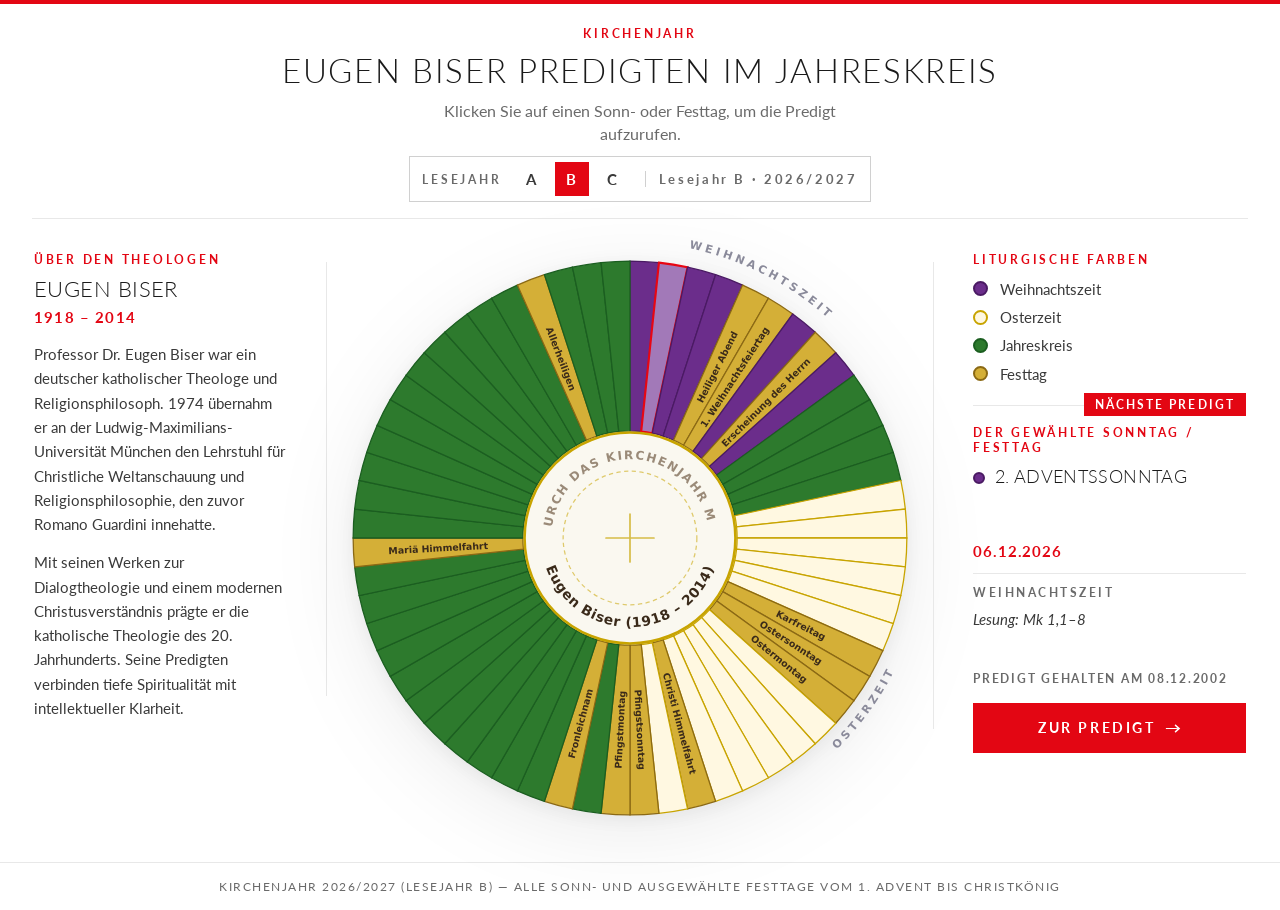
==== index.html @ d0dae59a "Initial commit: BiserSermons" ====
<!doctype html>
<html lang="de">
  <head>
    <meta charset="UTF-8" />
    <meta name="viewport" content="width=device-width, initial-scale=1.0" />
    <title>Kirchenjahresrad — Predigten</title>
    <meta
      name="description"
      content="Das katholische Kirchenjahr als interaktives Rad — Predigten von Eugen Biser und mehr."
    />
    <link rel="preconnect" href="https://fonts.googleapis.com" />
    <link rel="preconnect" href="https://fonts.gstatic.com" crossorigin />
    <link
      href="https://fonts.googleapis.com/css2?family=Lato:wght@300;400;700;900&display=swap"
      rel="stylesheet"
    />
    <link rel="stylesheet" href="style.css?v=100" />
  </head>
  <body>
    <span class="accent-strip" aria-hidden="true"></span>

    <main>
      <header>
        <span class="section-label">Kirchenjahr</span>
        <h1>Eugen Biser Predigten im Jahreskreis</h1>
        <p class="subtitle">
          Klicken Sie auf einen Sonn- oder Festtag, um die Predigt aufzurufen.
        </p>
        <div id="year-selector" aria-label="Lesejahr auswählen">
          <span class="year-selector-label">Lesejahr</span>
          <button class="year-btn active" data-year="A">A</button>
          <button class="year-btn" data-year="B">B</button>
          <button class="year-btn" data-year="C">C</button>
          <span id="year-label">2025/2026</span>
        </div>
      </header>

      <div class="main-layout">
        <aside class="left-col" aria-label="Über Eugen Biser">
          <div class="bio-box">
            <span class="section-label">Über den Theologen</span>
            <h2>Eugen Biser</h2>
            <p class="bio-lifespan">1918 – 2014</p>
            <p>
              Professor Dr. Eugen Biser war ein deutscher katholischer Theologe
              und Religionsphilosoph. 1974 übernahm er an der
              Ludwig-Maximilians-Universität München den Lehrstuhl für
              Christliche Weltanschauung und Religionsphilosophie, den zuvor
              Romano Guardini innehatte.
            </p>
            <p>
              Mit seinen Werken zur Dialogtheologie und einem modernen
              Christusverständnis prägte er die katholische Theologie des 20.
              Jahrhunderts. Seine Predigten verbinden tiefe Spiritualität mit
              intellektueller Klarheit.
            </p>
          </div>
        </aside>

        <div id="wheel-container"></div>

        <aside class="sidebar" aria-label="Legende und Informationen">
          <div class="legend-box">
            <span class="section-label">Liturgische Farben</span>
            <div id="legend"></div>
          </div>

          <div id="info-panel" aria-live="polite">
            <span class="ip-upcoming-badge" aria-hidden="true"
              >Nächste Predigt</span
            >
            <div class="ip-empty">
              <svg
                class="ip-empty-icon"
                viewBox="0 0 48 48"
                fill="none"
                aria-hidden="true"
              >
                <circle
                  cx="24"
                  cy="24"
                  r="20"
                  stroke="currentColor"
                  stroke-width="1.2"
                  opacity="0.5"
                />
                <circle
                  cx="24"
                  cy="24"
                  r="12"
                  stroke="currentColor"
                  stroke-width="1.2"
                  opacity="0.35"
                />
                <circle
                  cx="24"
                  cy="24"
                  r="4"
                  fill="currentColor"
                  opacity="0.25"
                />
                <line
                  x1="24"
                  y1="4"
                  x2="24"
                  y2="12"
                  stroke="currentColor"
                  stroke-width="1"
                  opacity="0.3"
                />
                <line
                  x1="24"
                  y1="36"
                  x2="24"
                  y2="44"
                  stroke="currentColor"
                  stroke-width="1"
                  opacity="0.3"
                />
                <line
                  x1="4"
                  y1="24"
                  x2="12"
                  y2="24"
                  stroke="currentColor"
                  stroke-width="1"
                  opacity="0.3"
                />
                <line
                  x1="36"
                  y1="24"
                  x2="44"
                  y2="24"
                  stroke="currentColor"
                  stroke-width="1"
                  opacity="0.3"
                />
              </svg>
              <span class="ip-empty-title">Sonntag / Festtag auswählen</span>
              <span class="ip-empty-hint"
                >Klicken Sie auf ein Segment im Rad</span
              >
            </div>
            <div class="ip-content">
              <span class="section-label">Der gewählte Sonntag / Festtag</span>
              <div class="ip-header">
                <span class="ip-color-dot"></span>
                <div>
                  <span class="ip-label">—</span>
                </div>
              </div>
              <span class="ip-date"></span>
              <span class="ip-season"></span>
              <span class="ip-lesung" style="visibility: hidden">&nbsp;</span>
              <span class="ip-predigt-date" style="visibility: hidden"
                >&nbsp;</span
              >
              <button id="info-predigt" type="button" class="no-url">
                Zur Predigt
              </button>
            </div>
          </div>
        </aside>
      </div>
    </main>

    <footer>
      <p id="footer-text">
        Kirchenjahr 2025/2026 (Lesejahr A) — Alle Sonn- und ausgewählte Festtage
        vom 1.&nbsp;Advent bis Christkönig
      </p>
    </footer>

    <div id="tooltip" role="tooltip" aria-hidden="true">
      <span class="tt-label"></span>
      <span class="tt-date"></span>
      <span class="tt-link">Predigt öffnen →</span>
    </div>

    <script src="data.js?v=100"></script>
    <script src="wheel.js?v=100"></script>
  </body>
</html>
---- style.css ----
/* ═══════════════════════════════════════════════════════════════════════════
   Kirchenjahresrad — style.css
   Design: Variante 4 — Stiftungs-Look (Rot/Weiß, Lato, Corporate-Clean)
   ═══════════════════════════════════════════════════════════════════════════ */

*, *::before, *::after { box-sizing: border-box; margin: 0; padding: 0; }

:root {
  --white:       #ffffff;
  --off-white:   #fafafa;
  --ink:         #1a1a1a;
  --ink-soft:    #3a3a3a;
  --ink-muted:   #6a6a6a;
  --ink-light:   #a0a0a0;
  --red:         #e30613;
  --red-dark:    #b5000d;
  --red-soft:    #fce8ea;
  --rule:        #e8e8e8;
  --rule-strong: #d0d0d0;

  --font-ui: 'Lato', -apple-system, BlinkMacSystemFont, 'Segoe UI', system-ui, sans-serif;

  --ease: cubic-bezier(0.22, 1, 0.36, 1);
  --transition: 220ms var(--ease);
}

html, body {
  height: 100%;
  color: var(--ink);
  font-family: var(--font-ui);
  font-weight: 400;
  -webkit-font-smoothing: antialiased;
  -moz-osx-font-smoothing: grayscale;
  text-rendering: optimizeLegibility;
  overflow-x: hidden;
}

body {
  display: flex;
  flex-direction: column;
  min-height: 100vh;
  background: var(--white);
  padding: 0 0 1rem;
  position: relative;
}

.accent-strip {
  position: fixed;
  top: 0;
  left: 0;
  right: 0;
  height: 4px;
  background: var(--red);
  z-index: 10;
}

main {
  display: flex;
  flex-direction: column;
  align-items: center;
  width: 100%;
  padding: 0 2rem;
}

.section-label {
  display: inline-block;
  font-family: var(--font-ui);
  font-size: 0.78rem;
  font-weight: 700;
  letter-spacing: 0.22em;
  text-transform: uppercase;
  color: var(--red);
  margin-bottom: 0.6rem;
}

/* ═══════════════════════════════════════════════════════════════════════
   Header
   ═══════════════════════════════════════════════════════════════════════ */
header {
  width: 100%;
  max-width: 1280px;
  padding: 1.4rem 1rem 1rem;
  text-align: center;
}

header h1 {
  font-family: var(--font-ui);
  font-size: clamp(1.5rem, 2.6vw, 2.1rem);
  font-weight: 300;
  letter-spacing: 0.05em;
  text-transform: uppercase;
  line-height: 1.2;
  color: var(--ink);
  margin: 0 auto 0.5rem;
  max-width: none;
}

header .subtitle {
  font-family: var(--font-ui);
  font-size: 1rem;
  font-weight: 400;
  color: var(--ink-muted);
  max-width: 52ch;
  margin: 0 auto 0.7rem;
  line-height: 1.45;
}

#year-selector {
  display: inline-flex;
  align-items: center;
  gap: 0.4rem;
  padding: 0.3rem 0.8rem;
  border: 1px solid var(--rule-strong);
}

.year-selector-label {
  font-family: var(--font-ui);
  font-size: 0.78rem;
  font-weight: 700;
  letter-spacing: 0.22em;
  text-transform: uppercase;
  color: var(--ink-muted);
  margin-right: 0.4rem;
}

.year-btn {
  width: 34px;
  height: 34px;
  border: 1px solid transparent;
  background: transparent;
  color: var(--ink-soft);
  font-family: var(--font-ui);
  font-size: 0.95rem;
  font-weight: 700;
  letter-spacing: 0.04em;
  cursor: pointer;
  transition: all var(--transition);
}

.year-btn:hover:not(:disabled):not(.active) {
  color: var(--red);
  border-color: var(--red);
}

.year-btn.active {
  background: var(--red);
  color: var(--white);
  cursor: default;
}

.year-btn:disabled {
  opacity: 0.35;
  cursor: not-allowed;
}

#year-label {
  font-family: var(--font-ui);
  font-size: 0.82rem;
  font-weight: 700;
  letter-spacing: 0.2em;
  color: var(--ink-muted);
  margin-left: 0.6rem;
  padding-left: 0.8rem;
  border-left: 1px solid var(--rule-strong);
}

/* ═══════════════════════════════════════════════════════════════════════
   Main Layout
   ═══════════════════════════════════════════════════════════════════════ */
.main-layout {
  display: flex;
  flex-direction: row;
  align-items: flex-start;
  justify-content: center;
  width: 100%;
  max-width: 1440px;
  border-top: 1px solid var(--rule);
  padding-top: 1.2rem;
}

.left-col, .sidebar { position: relative; }

.left-col::after,
.sidebar::before {
  content: "";
  position: absolute;
  top: 1.5rem;
  bottom: 1.5rem;
  width: 1px;
  background: var(--rule);
}

.left-col::after { right: -1.3rem; }
.sidebar::before { left: -1.3rem; }

.left-col {
  flex: 0 0 280px;
  width: 280px;
  padding: 0.6rem 1.2rem 0 0.5rem;
}

.bio-box { background: transparent; }

.bio-box h2 {
  font-family: var(--font-ui);
  font-size: 1.4rem;
  font-weight: 300;
  letter-spacing: 0.02em;
  text-transform: uppercase;
  color: var(--ink);
  margin-bottom: 0.3rem;
  line-height: 1.2;
}

.bio-box .bio-lifespan {
  font-family: var(--font-ui);
  font-size: 0.92rem;
  font-weight: 700;
  color: var(--red);
  letter-spacing: 0.08em;
  margin-bottom: 1rem;
}

.bio-box p:not(.bio-lifespan) {
  font-family: var(--font-ui);
  font-size: 0.95rem;
  line-height: 1.6;
  color: var(--ink-soft);
  font-weight: 400;
  margin-bottom: 0.85rem;
}

.bio-box p:last-child { margin-bottom: 0; }

/* ═══════════════════════════════════════════════════════════════════════
   Rad
   ═══════════════════════════════════════════════════════════════════════ */
#wheel-container {
  flex: 0 0 auto;
  display: flex;
  align-items: center;
  justify-content: center;
  padding: 0 1.5rem;
  position: relative;
}

.wheel-svg {
  width: min(600px, 90vw, calc(100vh - 300px));
  height: min(600px, 90vw, calc(100vh - 300px));
  filter:
    drop-shadow(0 4px 10px rgba(0, 0, 0, 0.06))
    drop-shadow(0 16px 40px rgba(0, 0, 0, 0.08));
  display: block;
}

.slice {
  cursor: pointer;
  transition: transform 250ms var(--ease), filter 250ms var(--ease),
              stroke 180ms var(--ease), stroke-width 180ms var(--ease);
  outline: none;
  transform-origin: center;
}

.slice.hovered {
  transform: scale(1.02);
  filter: brightness(1.05) saturate(1.1);
  stroke: var(--red) !important;
  stroke-width: 2 !important;
}

.slice.active {
  stroke: var(--red) !important;
  stroke-width: 2.5 !important;
  filter: brightness(1.02);
}

.slice:focus-visible {
  stroke: var(--red) !important;
  stroke-width: 3 !important;
}

.center-decoration { pointer-events: none; }

/* ═══════════════════════════════════════════════════════════════════════
   Rechte Seitenleiste
   ═══════════════════════════════════════════════════════════════════════ */
.sidebar {
  flex: 0 0 300px;
  width: 300px;
  display: flex;
  flex-direction: column;
  gap: 1.4rem;
  padding: 0.6rem 0.5rem 0 1.2rem;
}

.legend-box { background: transparent; }

#legend {
  display: flex;
  flex-direction: column;
  gap: 0.65rem;
  margin-top: 0.2rem;
}

.legend-item {
  display: flex;
  align-items: center;
  gap: 0.75rem;
  font-family: var(--font-ui);
  font-size: 0.95rem;
  color: var(--ink-soft);
  font-weight: 400;
}

.legend-dot {
  width: 15px;
  height: 15px;
  border-radius: 50%;
  flex-shrink: 0;
}

/* ═══════════════════════════════════════════════════════════════════════
   Info-Panel
   ═══════════════════════════════════════════════════════════════════════ */
#info-panel {
  position: relative;
  padding: 1.2rem 0 0;
  border-top: 1px solid var(--rule);
  display: flex;
  flex-direction: column;
  width: 100%;
  min-width: 0;
}

.ip-upcoming-badge {
  display: none;
  position: absolute;
  top: -0.8rem;
  right: 0;
  padding: 0.3rem 0.7rem;
  background: var(--red);
  color: var(--white);
  font-family: var(--font-ui);
  font-size: 0.72rem;
  font-weight: 700;
  letter-spacing: 0.18em;
  text-transform: uppercase;
}

#info-panel.visible.is-upcoming .ip-upcoming-badge {
  display: inline-block;
}

.ip-empty {
  display: flex;
  flex-direction: column;
  align-items: center;
  justify-content: center;
  gap: 0.4rem;
  color: var(--red);
  text-align: center;
  padding: 1.5rem 0.5rem;
}

.ip-empty-icon {
  width: 44px;
  height: 44px;
  opacity: 0.5;
  color: var(--red);
  margin-bottom: 0.3rem;
}

.ip-empty-title {
  font-family: var(--font-ui);
  font-size: 1.05rem;
  font-weight: 300;
  letter-spacing: 0.08em;
  text-transform: uppercase;
  color: var(--ink);
}

.ip-empty-hint {
  font-family: var(--font-ui);
  font-size: 0.85rem;
  color: var(--ink-muted);
  margin-top: 0.5rem;
}

#info-panel.visible .ip-empty { display: none; }

.ip-content {
  display: none;
  flex-direction: column;
  flex: 1;
  animation: ip-fade-in 260ms var(--ease);
}

@keyframes ip-fade-in {
  from { opacity: 0; transform: translateY(4px); }
  to   { opacity: 1; transform: translateY(0); }
}

#info-panel.visible .ip-content { display: flex; }

.ip-header {
  display: flex;
  align-items: flex-start;
  gap: 0.6rem;
  margin-bottom: 0.4rem;
  min-width: 0;
}

.ip-header > div {
  flex: 1 1 auto;
  min-width: 0;
}

.ip-color-dot {
  width: 12px;
  height: 12px;
  border-radius: 50%;
  flex-shrink: 0;
  margin-top: 7px;
}

.ip-label {
  font-family: var(--font-ui);
  font-size: 1.15rem;
  font-weight: 300;
  letter-spacing: 0.02em;
  text-transform: uppercase;
  line-height: 1.2;
  color: var(--ink);
  display: -webkit-box;
  -webkit-box-orient: vertical;
  -webkit-line-clamp: 3;
  overflow: hidden;
  overflow-wrap: break-word;
  word-wrap: break-word;
  hyphens: auto;
  /* Always reserve (and cap at) exactly 3 lines — ensures constant panel
     height regardless of Sunday-name length. Worst case:
     "ERSCHEINUNG DES HERRN (HEILIGE DREI KÖNIGE)" */
  height: calc(1.15rem * 1.2 * 3);
}

.ip-date {
  display: block;
  font-family: var(--font-ui);
  font-size: 0.92rem;
  font-weight: 700;
  color: var(--red);
  letter-spacing: 0.06em;
  margin-top: 0.3rem;
}

.ip-season {
  display: block;
  font-family: var(--font-ui);
  font-size: 0.78rem;
  color: var(--ink-muted);
  text-transform: uppercase;
  letter-spacing: 0.2em;
  font-weight: 700;
  margin-top: 0.8rem;
  padding-top: 0.7rem;
  border-top: 1px solid var(--rule);
}

.ip-lesung {
  display: -webkit-box;
  -webkit-box-orient: vertical;
  -webkit-line-clamp: 2;
  overflow: hidden;
  font-family: var(--font-ui);
  font-size: 0.95rem;
  color: var(--ink-soft);
  font-style: italic;
  font-weight: 400;
  line-height: 1.5;
  margin-top: 0.5rem;
  margin-bottom: 0.7rem;
  /* Always exactly 2 lines (hidden or visible) — constant panel height. */
  height: calc(0.95rem * 1.5 * 2);
}

.ip-predigt-date {
  display: block;
  font-family: var(--font-ui);
  font-size: 0.78rem;
  color: var(--ink-muted);
  font-weight: 700;
  letter-spacing: 0.14em;
  text-transform: uppercase;
  margin-top: 0.3rem;
  margin-bottom: 1rem;
  line-height: 1.4;
  /* Always exactly 1 line — constant panel height. */
  height: calc(0.78rem * 1.4);
  white-space: nowrap;
  overflow: hidden;
  text-overflow: ellipsis;
}

#info-predigt {
  display: inline-flex;
  align-items: center;
  justify-content: center;
  gap: 0.6rem;
  width: 100%;
  height: 50px;
  margin-top: auto;
  border: none;
  border-radius: 0;
  padding: 0 1.1rem;
  font-family: var(--font-ui);
  font-size: 0.9rem;
  font-weight: 700;
  line-height: 1;
  letter-spacing: 0.18em;
  text-transform: uppercase;
  cursor: pointer;
  /* Keine background-Transition hier: Klassenwechsel (.no-url) würde sonst
     nur den Hintergrund weich über 220ms interpolieren, während color,
     border, font-size und text instant springen — das erzeugte den vom
     Nutzer gemeldeten "zweistufigen" Eindruck (altes Rot bleibt sichtbar
     während der neue graue Text schon da ist). State-Wechsel muss instant
     in einem Frame passieren. Hover-Delta (rot → rot-dark) ist klein genug,
     um ohne Transition natürlich zu wirken. */
  background: var(--red);
  color: var(--white);
  position: relative;
}

#info-predigt:not(.no-url)::after {
  content: "→";
  font-size: 1rem;
  letter-spacing: 0;
  transition: transform var(--transition);
}

#info-predigt:not(.no-url):hover { background: var(--red-dark); }
#info-predigt:not(.no-url):hover::after { transform: translateX(4px); }

#info-predigt.no-url {
  background: transparent;
  color: var(--ink-light);
  border: 1px solid var(--rule-strong);
  cursor: not-allowed;
  font-size: 0.75rem;
  letter-spacing: 0.1em;
  white-space: nowrap;
  overflow: hidden;
  text-overflow: ellipsis;
}

/* ═══════════════════════════════════════════════════════════════════════
   Tooltip
   ═══════════════════════════════════════════════════════════════════════ */
#tooltip {
  position: fixed;
  z-index: 1000;
  pointer-events: none;
  background: var(--white);
  color: var(--ink);
  border: 1px solid var(--rule-strong);
  border-top: 3px solid var(--red);
  border-radius: 0;
  padding: 0.75rem 1rem;
  font-family: var(--font-ui);
  font-size: 0.9rem;
  max-width: 260px;
  box-shadow: 0 8px 24px rgba(0, 0, 0, 0.12);
  opacity: 0;
  transform: translateY(4px);
  transition: opacity 180ms var(--ease), transform 180ms var(--ease);
  line-height: 1.4;
}

#tooltip.visible {
  opacity: 1;
  transform: translateY(0);
}

.tt-label {
  display: block;
  font-weight: 700;
  font-size: 0.95rem;
  letter-spacing: 0.02em;
  color: var(--ink);
  margin-bottom: 0.25rem;
  line-height: 1.3;
}

.tt-date {
  display: block;
  font-size: 0.82rem;
  font-weight: 400;
  color: var(--ink-muted);
  letter-spacing: 0.04em;
}

.tt-link {
  display: none;
  margin-top: 0.4rem;
  padding-top: 0.4rem;
  border-top: 1px solid var(--rule);
  font-size: 0.75rem;
  font-weight: 700;
  color: var(--red);
  letter-spacing: 0.14em;
  text-transform: uppercase;
}

/* ═══════════════════════════════════════════════════════════════════════
   Footer
   ═══════════════════════════════════════════════════════════════════════ */
footer {
  width: 100%;
  max-width: 1280px;
  margin: 1.5rem auto 0;
  padding: 1rem 2rem 0;
  text-align: center;
  border-top: 1px solid var(--rule);
}

footer p {
  font-family: var(--font-ui);
  font-size: 0.78rem;
  color: var(--ink-muted);
  letter-spacing: 0.12em;
  text-transform: uppercase;
  font-weight: 400;
}

@media (prefers-reduced-motion: reduce) {
  .slice, #info-predigt, #tooltip, .ip-content { transition: none; animation: none; }
}

/* ═══════════════════════════════════════════════════════════════════════
   Responsive
   ═══════════════════════════════════════════════════════════════════════ */
@media (max-width: 1180px) {
  .main-layout {
    flex-wrap: wrap;
    gap: 1.5rem;
    max-width: 1020px;
  }
  .left-col {
    order: 3;
    flex: 0 0 auto;
    width: 100%;
    max-width: 600px;
    padding: 1.2rem 0 0;
    border-top: 1px solid var(--rule);
  }
  .left-col::after, .sidebar::before { display: none; }
}

@media (max-width: 1020px) {
  main { padding: 0 1.25rem; }
  header { padding: 1.5rem 0.5rem 1.2rem; }
  .main-layout {
    flex-direction: column;
    align-items: center;
    padding-top: 1rem;
  }
  .sidebar {
    width: 100%;
    max-width: 600px;
    flex-direction: row;
    flex-wrap: wrap;
    gap: 1rem;
    padding: 0;
  }
  .legend-box, #info-panel {
    flex: 1 1 calc(50% - 0.5rem);
    min-width: 0;
  }
  #wheel-container { padding: 0; width: 100%; }
}

@media (max-width: 680px) {
  main { padding: 0 1rem; }
  .sidebar {
    flex-direction: column;
    width: 100%;
    max-width: 100%;
  }
  .legend-box, #info-panel {
    width: 100%;
    flex: none;
  }
  .left-col { width: 100%; max-width: 100%; }
  header h1 {
    font-size: clamp(1.2rem, 5.5vw, 1.8rem);
    letter-spacing: 0.03em;
  }
  header .subtitle { font-size: 0.82rem; }
  #year-selector {
    flex-wrap: wrap;
    justify-content: center;
    padding: 0.4rem 0.6rem;
    gap: 0.3rem;
  }
  .year-selector-label { margin-right: 0.2rem; }
  #year-label {
    margin-left: 0.3rem;
    padding-left: 0.6rem;
    font-size: 0.68rem;
    letter-spacing: 0.14em;
  }
  .bio-box h2 { font-size: 1.2rem; }
  .ip-label { font-size: 1rem; letter-spacing: 0.01em; }
  .ip-upcoming-badge {
    top: -0.6rem;
    font-size: 0.58rem;
    letter-spacing: 0.14em;
  }
  footer { padding: 1rem 1rem 0; }
  footer p { letter-spacing: 0.08em; font-size: 0.66rem; }
}

@media (max-width: 400px) {
  main { padding: 0 0.75rem; }
  #year-selector { width: 100%; }
  .year-selector-label { flex-basis: 100%; text-align: center; margin: 0 0 0.2rem; }
  #year-label {
    border-left: none;
    padding-left: 0;
    margin-left: 0;
    flex-basis: 100%;
    text-align: center;
    margin-top: 0.3rem;
  }
}
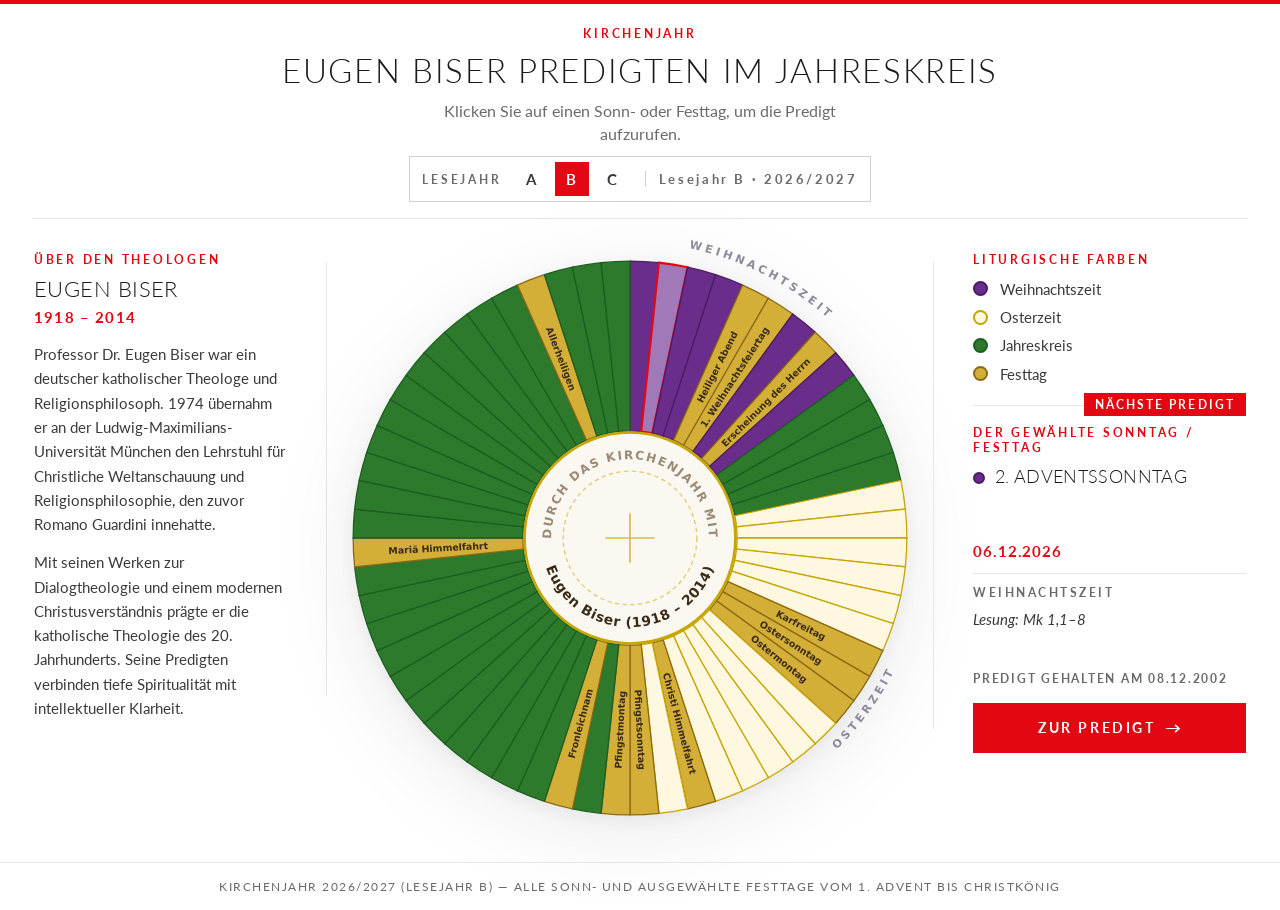
==== commit bfa0b148: "Fix mobile tooltip scroll bug, auto-scroll info panel, remove Predigt öffnen" ====
--- a/index.html
+++ b/index.html
@@ -174,7 +174,6 @@
     <div id="tooltip" role="tooltip" aria-hidden="true">
       <span class="tt-label"></span>
       <span class="tt-date"></span>
-      <span class="tt-link">Predigt öffnen →</span>
     </div>
 
     <script src="data.js?v=100"></script>
--- a/style.css
+++ b/style.css
@@ -600,17 +600,6 @@
   letter-spacing: 0.04em;
 }
 
-.tt-link {
-  display: none;
-  margin-top: 0.4rem;
-  padding-top: 0.4rem;
-  border-top: 1px solid var(--rule);
-  font-size: 0.75rem;
-  font-weight: 700;
-  color: var(--red);
-  letter-spacing: 0.14em;
-  text-transform: uppercase;
-}
 
 /* ═══════════════════════════════════════════════════════════════════════
    Footer
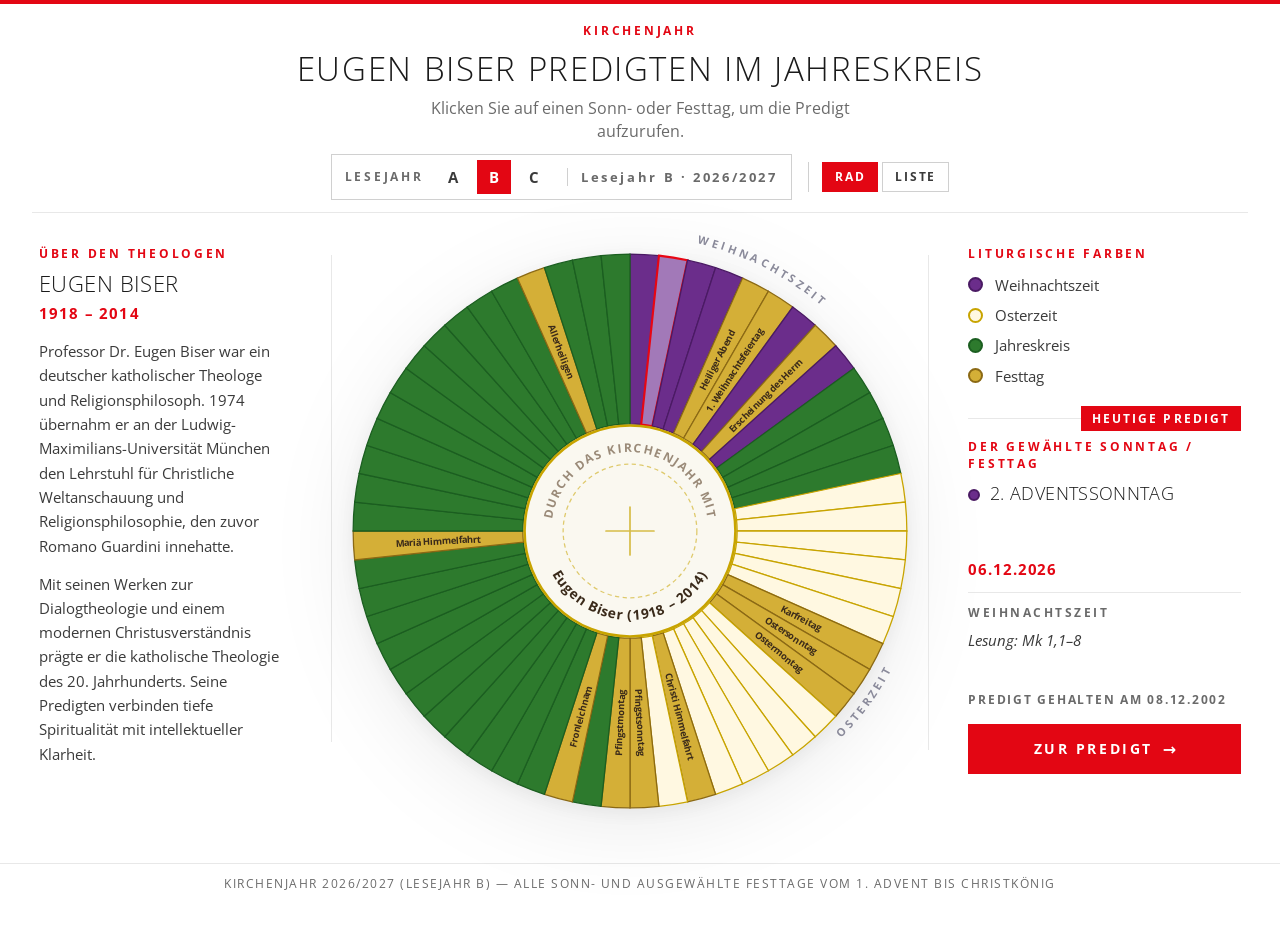
==== commit 165940bf: "compleate listViewLogic and DSGVO and Impressum" ====
--- a/index.html
+++ b/index.html
@@ -8,13 +8,7 @@
       name="description"
       content="Das katholische Kirchenjahr als interaktives Rad — Predigten von Eugen Biser und mehr."
     />
-    <link rel="preconnect" href="https://fonts.googleapis.com" />
-    <link rel="preconnect" href="https://fonts.gstatic.com" crossorigin />
-    <link
-      href="https://fonts.googleapis.com/css2?family=Lato:wght@300;400;700;900&display=swap"
-      rel="stylesheet"
-    />
-    <link rel="stylesheet" href="style.css?v=100" />
+    <link rel="stylesheet" href="style.css?v=109" />
   </head>
   <body>
     <span class="accent-strip" aria-hidden="true"></span>
@@ -32,6 +26,10 @@
           <button class="year-btn" data-year="B">B</button>
           <button class="year-btn" data-year="C">C</button>
           <span id="year-label">2025/2026</span>
+        </div>
+        <div id="view-toggle" role="radiogroup" aria-label="Ansicht">
+          <button class="vt-btn active" data-view="wheel" role="radio" aria-checked="true">Rad</button>
+          <button class="vt-btn" data-view="list" role="radio" aria-checked="false">Liste</button>
         </div>
       </header>
 
@@ -151,10 +149,8 @@
               </div>
               <span class="ip-date"></span>
               <span class="ip-season"></span>
-              <span class="ip-lesung" style="visibility: hidden">&nbsp;</span>
-              <span class="ip-predigt-date" style="visibility: hidden"
-                >&nbsp;</span
-              >
+              <span class="ip-lesung">&nbsp;</span>
+              <span class="ip-predigt-date">&nbsp;</span>
               <button id="info-predigt" type="button" class="no-url">
                 Zur Predigt
               </button>
@@ -169,6 +165,10 @@
         Kirchenjahr 2025/2026 (Lesejahr A) — Alle Sonn- und ausgewählte Festtage
         vom 1.&nbsp;Advent bis Christkönig
       </p>
+      <p class="footer-links">
+        <a href="impressum.html">Impressum</a> ·
+        <a href="datenschutz.html">Datenschutz</a>
+      </p>
     </footer>
 
     <div id="tooltip" role="tooltip" aria-hidden="true">
@@ -176,7 +176,7 @@
       <span class="tt-date"></span>
     </div>
 
-    <script src="data.js?v=100"></script>
-    <script src="wheel.js?v=100"></script>
+    <script src="data.js?v=109"></script>
+    <script src="wheel.js?v=109"></script>
   </body>
 </html>
--- a/style.css
+++ b/style.css
@@ -1,7 +1,37 @@
 /* ═══════════════════════════════════════════════════════════════════════════
    Kirchenjahresrad — style.css
-   Design: Variante 4 — Stiftungs-Look (Rot/Weiß, Lato, Corporate-Clean)
+   Design: Variante 4 — Stiftungs-Look (Rot/Weiß, Open Sans, Corporate-Clean)
    ═══════════════════════════════════════════════════════════════════════════ */
+
+/* ── Schrift: Open Sans lokal gehostet (SIL OFL, siehe fonts/OFL.txt) ──── */
+@font-face {
+  font-family: 'Open Sans';
+  font-style: normal;
+  font-weight: 300;
+  font-display: swap;
+  src: url('fonts/open-sans-300.woff2') format('woff2');
+}
+@font-face {
+  font-family: 'Open Sans';
+  font-style: normal;
+  font-weight: 400;
+  font-display: swap;
+  src: url('fonts/open-sans-400.woff2') format('woff2');
+}
+@font-face {
+  font-family: 'Open Sans';
+  font-style: italic;
+  font-weight: 400;
+  font-display: swap;
+  src: url('fonts/open-sans-400-italic.woff2') format('woff2');
+}
+@font-face {
+  font-family: 'Open Sans';
+  font-style: normal;
+  font-weight: 700;
+  font-display: swap;
+  src: url('fonts/open-sans-700.woff2') format('woff2');
+}
 
 *, *::before, *::after { box-sizing: border-box; margin: 0; padding: 0; }
 
@@ -18,7 +48,7 @@
   --rule:        #e8e8e8;
   --rule-strong: #d0d0d0;
 
-  --font-ui: 'Lato', -apple-system, BlinkMacSystemFont, 'Segoe UI', system-ui, sans-serif;
+  --font-ui: 'Open Sans', -apple-system, BlinkMacSystemFont, 'Segoe UI', system-ui, sans-serif;
 
   --ease: cubic-bezier(0.22, 1, 0.36, 1);
   --transition: 220ms var(--ease);
@@ -79,7 +109,9 @@
 header {
   width: 100%;
   max-width: 1280px;
-  padding: 1.4rem 1rem 1rem;
+  /* Vertikale Paddings skalieren mit Viewport-Höhe — auf kurzen Laptops (900px)
+     bleibt mehr Platz fürs Rad; auf größeren Monitoren bekommt der Header Luft. */
+  padding: clamp(0.9rem, 2vh, 2rem) 1rem clamp(0.6rem, 1.4vh, 1.4rem);
   text-align: center;
 }
 
@@ -175,7 +207,11 @@
   width: 100%;
   max-width: 1440px;
   border-top: 1px solid var(--rule);
-  padding-top: 1.2rem;
+  /* Vertikale Atmung: mit vh skalieren, damit kurze Viewports (MacBook 900px)
+     das Rad nicht ins Abschneiden zwingen. */
+  padding-top: clamp(0.8rem, 2vh, 2.2rem);
+  padding-bottom: clamp(0.8rem, 2vh, 2rem);
+  gap: clamp(0rem, 1.5vw, 1.2rem);
 }
 
 .left-col, .sidebar { position: relative; }
@@ -245,13 +281,19 @@
 }
 
 .wheel-svg {
-  width: min(600px, 90vw, calc(100vh - 300px));
-  height: min(600px, 90vw, calc(100vh - 300px));
+  /* Rad hat Priorität beim Schrumpfen: erst wenn weder 600px noch 92vw noch
+     100vh-240px ausreichen, wird es kleiner. Paddings/Gaps der Nachbarn
+     (clamp()) werden vorher reduziert. */
+  width: min(600px, 92vw, calc(100vh - 240px));
+  height: min(600px, 92vw, calc(100vh - 240px));
   filter:
     drop-shadow(0 4px 10px rgba(0, 0, 0, 0.06))
     drop-shadow(0 16px 40px rgba(0, 0, 0, 0.08));
   display: block;
 }
+
+/* SVG-Texte in Open Sans, konsistent mit der restlichen UI. */
+.wheel-svg text { font-family: var(--font-ui); }
 
 .slice {
   cursor: pointer;
@@ -289,7 +331,7 @@
   width: 300px;
   display: flex;
   flex-direction: column;
-  gap: 1.4rem;
+  gap: clamp(1.4rem, 2.5vw, 2.4rem);
   padding: 0.6rem 0.5rem 0 1.2rem;
 }
 
@@ -468,6 +510,7 @@
 }
 
 .ip-lesung {
+  visibility: hidden;
   display: -webkit-box;
   -webkit-box-orient: vertical;
   -webkit-line-clamp: 2;
@@ -485,6 +528,7 @@
 }
 
 .ip-predigt-date {
+  visibility: hidden;
   display: block;
   font-family: var(--font-ui);
   font-size: 0.78rem;
@@ -607,8 +651,8 @@
 footer {
   width: 100%;
   max-width: 1280px;
-  margin: 1.5rem auto 0;
-  padding: 1rem 2rem 0;
+  margin: clamp(0.6rem, 1.5vh, 1.5rem) auto 0;
+  padding: clamp(0.6rem, 1.2vh, 1rem) 2rem 0;
   text-align: center;
   border-top: 1px solid var(--rule);
 }
@@ -624,6 +668,414 @@
 
 @media (prefers-reduced-motion: reduce) {
   .slice, #info-predigt, #tooltip, .ip-content { transition: none; animation: none; }
+}
+
+/* ═══════════════════════════════════════════════════════════════════════
+   Info-Seiten (Impressum / Datenschutz)
+   ═══════════════════════════════════════════════════════════════════════ */
+.info-page main { padding: 0 1.5rem; }
+
+.info-content {
+  width: 100%;
+  max-width: 720px;
+  margin: 0 auto;
+  padding: clamp(1rem, 2vh, 2rem) 0 clamp(2rem, 4vh, 3rem);
+  font-family: var(--font-ui);
+  color: var(--ink);
+  line-height: 1.6;
+}
+
+.info-content section { margin-bottom: 2rem; }
+.info-content section:last-child { margin-bottom: 0; }
+
+.info-content h2 {
+  font-family: var(--font-ui);
+  font-size: 0.78rem;
+  font-weight: 700;
+  letter-spacing: 0.22em;
+  text-transform: uppercase;
+  color: var(--red);
+  margin-bottom: 0.7rem;
+  padding-bottom: 0.4rem;
+  border-bottom: 1px solid var(--rule);
+}
+
+.info-content p {
+  font-size: 0.95rem;
+  color: var(--ink-soft);
+  margin-bottom: 0.7rem;
+}
+
+.info-content p:last-child { margin-bottom: 0; }
+
+.info-content a {
+  color: var(--red);
+  text-decoration: none;
+  border-bottom: 1px solid var(--red-soft);
+  transition: border-color var(--transition);
+}
+
+.info-content a:hover,
+.info-content a:focus-visible {
+  border-bottom-color: var(--red);
+  outline: none;
+}
+
+.info-content ul {
+  list-style: none;
+  padding: 0;
+  margin-bottom: 0.7rem;
+}
+
+.info-content ul li {
+  font-size: 0.95rem;
+  color: var(--ink-soft);
+  padding: 0.15rem 0 0.15rem 1.2rem;
+  position: relative;
+}
+
+.info-content ul li::before {
+  content: '—';
+  position: absolute;
+  left: 0;
+  color: var(--red);
+  font-weight: 700;
+}
+
+.info-content .info-meta {
+  font-size: 0.78rem;
+  color: var(--ink-muted);
+  letter-spacing: 0.08em;
+  text-transform: uppercase;
+  margin-top: 1.5rem;
+}
+
+.back-link {
+  display: inline-block;
+  margin-top: 0.6rem;
+  font-family: var(--font-ui);
+  font-size: 0.78rem;
+  font-weight: 700;
+  letter-spacing: 0.22em;
+  text-transform: uppercase;
+  color: var(--ink-muted);
+  text-decoration: none;
+  transition: color var(--transition);
+}
+
+.back-link:hover,
+.back-link:focus-visible {
+  color: var(--red);
+  outline: none;
+}
+
+/* Footer-Links auf allen Seiten */
+footer p a {
+  color: var(--ink-muted);
+  text-decoration: none;
+  transition: color var(--transition);
+}
+
+footer p a:hover,
+footer p a:focus-visible {
+  color: var(--red);
+  outline: none;
+}
+
+footer .footer-links {
+  margin-top: 0.3rem;
+}
+
+/* ═══════════════════════════════════════════════════════════════════════
+   View Toggle (Tablet) + Swipe-Liste (Mobile/Tablet)
+   ═══════════════════════════════════════════════════════════════════════ */
+#view-toggle {
+  display: none;
+  margin-left: 0.8rem;
+  padding-left: 0.8rem;
+  border-left: 1px solid var(--rule-strong);
+  gap: 0.25rem;
+}
+
+.vt-btn {
+  height: 30px;
+  padding: 0 0.75rem;
+  border: 1px solid var(--rule-strong);
+  background: transparent;
+  color: var(--ink-soft);
+  font-family: var(--font-ui);
+  font-size: 0.78rem;
+  font-weight: 700;
+  letter-spacing: 0.14em;
+  text-transform: uppercase;
+  cursor: pointer;
+  transition: all var(--transition);
+}
+
+.vt-btn:hover:not(.active) {
+  color: var(--red);
+  border-color: var(--red);
+}
+
+.vt-btn.active {
+  background: var(--red);
+  color: var(--white);
+  border-color: var(--red);
+  cursor: default;
+}
+
+/* Rad/Liste Visibility gesteuert über body[data-view] */
+body[data-view="list"] .wheel-svg { display: none; }
+body[data-view="wheel"] .swipe-list { display: none; }
+
+.swipe-list {
+  --sl-card-h: clamp(72px, 12dvh, 96px);
+  --sl-gap: 8px;
+  --sl-visible: 4;
+  width: 100%;
+  max-width: 520px;
+  height: calc(var(--sl-card-h) * var(--sl-visible) + var(--sl-gap) * (var(--sl-visible) - 1) + 16px);
+  overflow-y: auto;
+  scroll-snap-type: y mandatory;
+  overscroll-behavior: contain;
+  -webkit-overflow-scrolling: touch;
+  border-top: 1px solid var(--rule);
+  border-bottom: 1px solid var(--rule);
+  padding: 8px 0;
+  position: relative;
+}
+
+/* Desktop: Liste zeigt 6 Karten → ähnliche Höhe wie das Rad (~600px),
+   damit die Mittelspalte beim Umschalten nicht in der Höhe kollabiert. */
+@media (min-width: 1181px) {
+  /* View-unabhängiger Slot: identische Breite/Höhe für Rad und Liste.
+     Maße entsprechen denen der Wheel-SVG, damit sich die Spalten beim
+     View-Wechsel nicht um ~80px verschieben. */
+  #wheel-container {
+    width: min(600px, 92vw, calc(100vh - 240px));
+    height: min(600px, 92vw, calc(100vh - 240px));
+    padding: 0;
+  }
+
+  /* Rad und Liste koexistieren im Slot, absolut positioniert,
+     so daß Wechsel via Opacity statt Display funktioniert. */
+  .wheel-svg,
+  .swipe-list {
+    position: absolute;
+    inset: 0;
+    width: 100%;
+    height: 100%;
+    max-width: none;
+    transition: opacity 220ms var(--ease);
+  }
+
+  .swipe-list { --sl-visible: 6; }
+
+  /* Weicher Fade zwischen Rad und Liste (overridet die globalen
+     display: none Regeln oben). */
+  body[data-view="list"] .wheel-svg {
+    display: block;
+    opacity: 0;
+    pointer-events: none;
+  }
+  body[data-view="wheel"] .swipe-list {
+    display: block;
+    opacity: 0;
+    pointer-events: none;
+  }
+}
+
+.swipe-list::before,
+.swipe-list::after {
+  content: "";
+  position: sticky;
+  display: block;
+  left: 0;
+  right: 0;
+  height: 20px;
+  pointer-events: none;
+  z-index: 2;
+}
+.swipe-list::before {
+  top: 0;
+  background: linear-gradient(to bottom, var(--white), rgba(255,255,255,0));
+  margin-bottom: -20px;
+}
+.swipe-list::after {
+  bottom: 0;
+  background: linear-gradient(to top, var(--white), rgba(255,255,255,0));
+  margin-top: -20px;
+}
+
+.swipe-list-track {
+  list-style: none;
+  display: flex;
+  flex-direction: column;
+  gap: var(--sl-gap);
+  margin: 0;
+  padding: 0;
+}
+
+.sl-card {
+  position: relative;
+  display: flex;
+  align-items: center;
+  gap: 0.75rem;
+  height: var(--sl-card-h);
+  padding: 0.6rem 0.9rem 0.6rem 1rem;
+  background: var(--off-white);
+  border: 1px solid var(--rule);
+  cursor: pointer;
+  scroll-snap-align: center;
+  scroll-snap-stop: always;
+  transition: background var(--transition), border-color var(--transition);
+  outline: none;
+}
+
+.sl-card:hover:not(.active) {
+  border-color: var(--rule-strong);
+  background: var(--white);
+}
+
+.sl-card:focus-visible {
+  border-color: var(--red);
+  box-shadow: 0 0 0 2px var(--red-soft);
+}
+
+.sl-card.active {
+  border-color: var(--red);
+  background: var(--white);
+}
+
+.sl-accent {
+  flex: 0 0 4px;
+  align-self: stretch;
+  border-radius: 0;
+}
+
+.sl-card.sl-christmas .sl-accent { background: #6B2D8B; }
+.sl-card.sl-easter    .sl-accent { background: #C8A400; }
+.sl-card.sl-ordinary  .sl-accent { background: #2D7A2D; }
+.sl-card.sl-festtag   .sl-accent { background: #D4AF37; }
+
+.sl-body {
+  flex: 1 1 auto;
+  min-width: 0;
+  display: flex;
+  flex-direction: column;
+  gap: 0.15rem;
+}
+
+.sl-date {
+  font-family: var(--font-ui);
+  font-size: 0.78rem;
+  font-weight: 700;
+  color: var(--red);
+  letter-spacing: 0.1em;
+}
+
+.sl-label {
+  font-family: var(--font-ui);
+  font-size: 0.98rem;
+  font-weight: 400;
+  color: var(--ink);
+  letter-spacing: 0.01em;
+  line-height: 1.25;
+  white-space: nowrap;
+  overflow: hidden;
+  text-overflow: ellipsis;
+}
+
+.sl-meta {
+  font-family: var(--font-ui);
+  font-size: 0.72rem;
+  font-weight: 700;
+  color: var(--ink-muted);
+  text-transform: uppercase;
+  letter-spacing: 0.14em;
+  white-space: nowrap;
+  overflow: hidden;
+  text-overflow: ellipsis;
+}
+
+.sl-sermon-dot {
+  flex: 0 0 8px;
+  width: 8px;
+  height: 8px;
+  border-radius: 50%;
+  background: var(--red);
+  align-self: center;
+}
+
+.sl-card.no-sermon .sl-sermon-dot {
+  background: transparent;
+  border: 1px solid var(--rule-strong);
+}
+
+/* ─── List-Modus auf Tablet/Phone: feste Reihenfolge (Liste → Info → Legende → Bio)
+   Auf Desktop (>1180px) behält die Liste das 3-Spalten-Layout wie das Rad. */
+@media (max-width: 1180px) {
+  body[data-view="list"] #wheel-container {
+    padding: 1rem 0;
+    width: 100%;
+  }
+  body[data-view="list"] .main-layout {
+    flex-direction: column;
+    flex-wrap: nowrap;
+    align-items: center;
+    max-width: 640px;
+    /* Großzügige Abstände zwischen Liste, Info-Panel, Legende, Bio — skalieren runter ab ~480px Breite */
+    gap: clamp(1.4rem, 5vw, 3rem);
+    padding-top: clamp(1.5rem, 4vw, 3rem);
+    padding-bottom: clamp(1.5rem, 4vw, 3rem);
+  }
+  body[data-view="list"] .sidebar {
+    gap: clamp(1.4rem, 5vw, 3rem);
+  }
+  body[data-view="list"] #wheel-container {
+    order: 1;
+    flex: 0 0 auto;
+  }
+  body[data-view="list"] .sidebar {
+    order: 2;
+    width: 100%;
+    max-width: none;
+    flex: 0 0 auto;
+    flex-direction: column;
+    flex-wrap: nowrap;
+    gap: 1rem;
+    padding: 0;
+  }
+  body[data-view="list"] .sidebar #info-panel {
+    order: 1;
+    flex: 0 0 auto;
+    width: 100%;
+    min-height: 0;
+  }
+  body[data-view="list"] .sidebar .legend-box {
+    order: 2;
+    flex: 0 0 auto;
+    width: 100%;
+  }
+  body[data-view="list"] .left-col {
+    order: 3;
+    width: 100%;
+    max-width: none;
+    flex: 0 0 auto;
+    border-top: 1px solid var(--rule);
+    padding: 1.2rem 0 0;
+  }
+  /* Column-Divider werden bereits vom allgemeinen 1180px-Block unten
+     (.left-col::after, .sidebar::before) ausgeblendet. */
+}
+
+/* Tablet & Desktop: Toggle sichtbar (Phone: nur Liste, kein Toggle) */
+@media (min-width: 681px) {
+  #view-toggle { display: inline-flex; }
+}
+
+@media (prefers-reduced-motion: reduce) {
+  .vt-btn, .sl-card { transition: none; }
 }
 
 /* ═══════════════════════════════════════════════════════════════════════
@@ -679,6 +1131,12 @@
   .legend-box, #info-panel {
     width: 100%;
     flex: none;
+  }
+  #info-panel { order: -1; }
+  #tooltip { display: none !important; }
+  .wheel-svg {
+    width: min(500px, 84vw, calc(100dvh - 360px));
+    height: min(500px, 84vw, calc(100dvh - 360px));
   }
   .left-col { width: 100%; max-width: 100%; }
   header h1 {
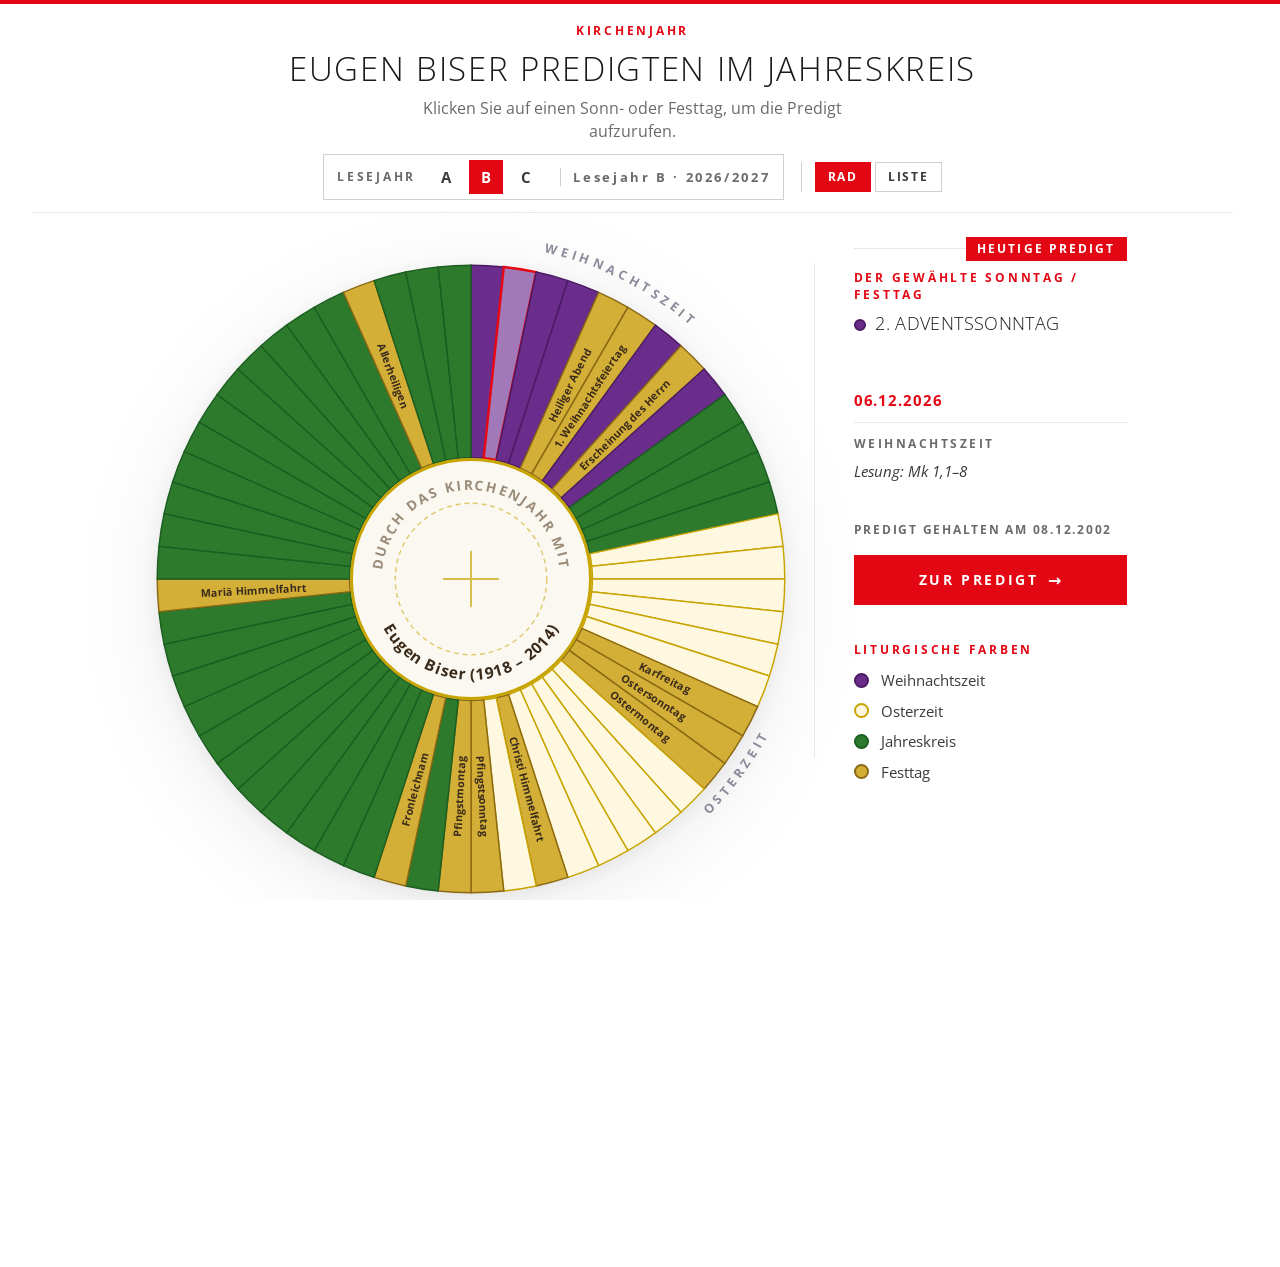
==== commit ac240b77: "align TabletView Listl" ====
--- a/index.html
+++ b/index.html
@@ -8,7 +8,7 @@
       name="description"
       content="Das katholische Kirchenjahr als interaktives Rad — Predigten von Eugen Biser und mehr."
     />
-    <link rel="stylesheet" href="style.css?v=109" />
+    <link rel="stylesheet" href="style.css?v=111" />
   </head>
   <body>
     <span class="accent-strip" aria-hidden="true"></span>
@@ -176,7 +176,7 @@
       <span class="tt-date"></span>
     </div>
 
-    <script src="data.js?v=109"></script>
-    <script src="wheel.js?v=109"></script>
+    <script src="data.js?v=110"></script>
+    <script src="wheel.js?v=110"></script>
   </body>
 </html>
--- a/style.css
+++ b/style.css
@@ -64,6 +64,8 @@
   text-rendering: optimizeLegibility;
   overflow-x: hidden;
 }
+
+body { scrollbar-gutter: stable; }
 
 body {
   display: flex;
@@ -335,6 +337,12 @@
   padding: 0.6rem 0.5rem 0 1.2rem;
 }
 
+/* Info-Panel zuoberst, Legende darunter — verhindert UI-Verschiebung
+   beim Toggle Rad↔Liste, wenn die Legende im List-View ausgeblendet wird.
+   Das Info-Panel bleibt dadurch stets an derselben Y-Position. */
+.sidebar #info-panel { order: 1; }
+.sidebar .legend-box { order: 2; }
+
 .legend-box { background: transparent; }
 
 #legend {
@@ -644,6 +652,12 @@
   letter-spacing: 0.04em;
 }
 
+/* Touch-Geräte (Tablet/Phone): Tooltip unterdrücken — ohne verlässliches
+   mouseleave bleibt er sonst nach einem Tap hängen und verdeckt Inhalte. */
+@media (hover: none) {
+  #tooltip { display: none !important; }
+}
+
 
 /* ═══════════════════════════════════════════════════════════════════════
    Footer
@@ -827,6 +841,9 @@
 /* Rad/Liste Visibility gesteuert über body[data-view] */
 body[data-view="list"] .wheel-svg { display: none; }
 body[data-view="wheel"] .swipe-list { display: none; }
+/* Farblegende nur in der Rad-Ansicht sinnvoll — Listenansicht zeigt Farben
+   bereits per Farbpunkt/Akzent an den Karten, daher hier ausblenden. */
+body[data-view="list"] .legend-box { display: none; }
 
 .swipe-list {
   --sl-card-h: clamp(72px, 12dvh, 96px);
@@ -1092,10 +1109,74 @@
     flex: 0 0 auto;
     width: 100%;
     max-width: 600px;
+    margin-right: auto;
     padding: 1.2rem 0 0;
     border-top: 1px solid var(--rule);
   }
   .left-col::after, .sidebar::before { display: none; }
+  /* Info-Panel-Label in der 300px-Sidebar: kleinere Schrift und engeres
+     Tracking, damit längere Namen wie "FEST DER HEILIGEN FAMILIE" sauber
+     in max. 3 Zeilen passen, statt visuell abgeschnitten zu werden. */
+  .ip-label {
+    font-size: 1rem;
+    letter-spacing: 0.01em;
+    height: calc(1rem * 1.2 * 3);
+  }
+}
+
+/* Tablet-Landscape (nur wagerecht): Rad- und Listenansicht teilen dasselbe
+   zweispaltige Layout — Hauptspalte (Rad oder Liste) links, Sidebar (Info +
+   Legende) rechts dauerhaft sichtbar, Bio wrapt darunter. Keine Layout-
+   Verschiebung beim Toggle zwischen Rad und Liste. Range bis 1366px deckt
+   iPad Air/Pro, Samsung Tab S, Surface etc. — muss nach den allgemeinen
+   (max-width: 1180px)-Regeln stehen, damit es sie überschreibt. Senkrechte
+   Tablets bleiben beim Single-Column-Layout (siehe max-width: 1180 oben
+   für list, und max-width: 1020 unten für allgemein). */
+@media (min-width: 1021px) and (max-width: 1366px) and (orientation: landscape) {
+  body[data-view="wheel"] .main-layout,
+  body[data-view="list"] .main-layout {
+    flex-direction: row;
+    flex-wrap: wrap;
+    align-items: flex-start;
+    max-width: min(1200px, 100%);
+    gap: clamp(1rem, 2vw, 1.5rem);
+    padding-top: clamp(1rem, 2vw, 2rem);
+    padding-bottom: clamp(1rem, 2vw, 2rem);
+  }
+  /* Container-Slot ist Größen-bestimmend (Rad und Liste liegen darin absolut
+     positioniert, siehe @media (min-width: 1181px) oben). Wir vergrößern den
+     Slot bei Tablet-Landscape, damit das Rad von 600 auf bis zu 680 px wächst. */
+  body[data-view="wheel"] #wheel-container,
+  body[data-view="list"] #wheel-container {
+    flex: 0 0 auto;
+    order: 1;
+    width:  min(680px, 92vw, calc(100vh - 220px));
+    height: min(680px, 92vw, calc(100vh - 220px));
+    padding: 0;
+  }
+  body[data-view="wheel"] .sidebar,
+  body[data-view="list"] .sidebar {
+    flex: 0 0 300px;
+    order: 2;
+    width: 300px;
+    max-width: 300px;
+    flex-direction: column;
+    flex-wrap: nowrap;
+    gap: clamp(1.4rem, 2.5vw, 2.4rem);
+    padding: 0.6rem 0.5rem 0 1.2rem;
+  }
+  body[data-view="wheel"] .sidebar #info-panel,
+  body[data-view="list"] .sidebar #info-panel { order: 1; }
+  body[data-view="wheel"] .sidebar .legend-box,
+  body[data-view="list"] .sidebar .legend-box { order: 2; }
+  body[data-view="wheel"] .left-col,
+  body[data-view="list"] .left-col {
+    order: 3;
+    flex: 0 0 100%;
+    width: 100%;
+    max-width: none;
+    margin: 0;
+  }
 }
 
 @media (max-width: 1020px) {
@@ -1106,23 +1187,27 @@
     align-items: center;
     padding-top: 1rem;
   }
+  /* Senkrecht: Bio zentriert (overridet margin-right: auto aus der
+     Landscape-Wrap-Regel bei max-width:1180). */
+  .left-col { margin: 0 auto; }
+  /* Senkrecht: Liturgische Farben raus — Farben werden bereits im Rad
+     und an den Listenkarten angezeigt, die Zweit-Legende wirkt hier unruhig. */
+  .legend-box { display: none; }
   .sidebar {
     width: 100%;
     max-width: 600px;
-    flex-direction: row;
-    flex-wrap: wrap;
     gap: 1rem;
     padding: 0;
   }
-  .legend-box, #info-panel {
-    flex: 1 1 calc(50% - 0.5rem);
-    min-width: 0;
-  }
+  #info-panel { width: 100%; }
   #wheel-container { padding: 0; width: 100%; }
 }
 
 @media (max-width: 680px) {
   main { padding: 0 1rem; }
+  .swipe-list { --sl-visible: 3; }
+  body[data-view="list"] .main-layout { padding-top: 1.1rem; }
+  body[data-view="list"] #wheel-container { padding: 0.6rem 0; }
   .sidebar {
     flex-direction: column;
     width: 100%;
@@ -1181,3 +1266,7 @@
     margin-top: 0.3rem;
   }
 }
+
+@media (max-width: 375px) {
+  header .subtitle { display: none; }
+}
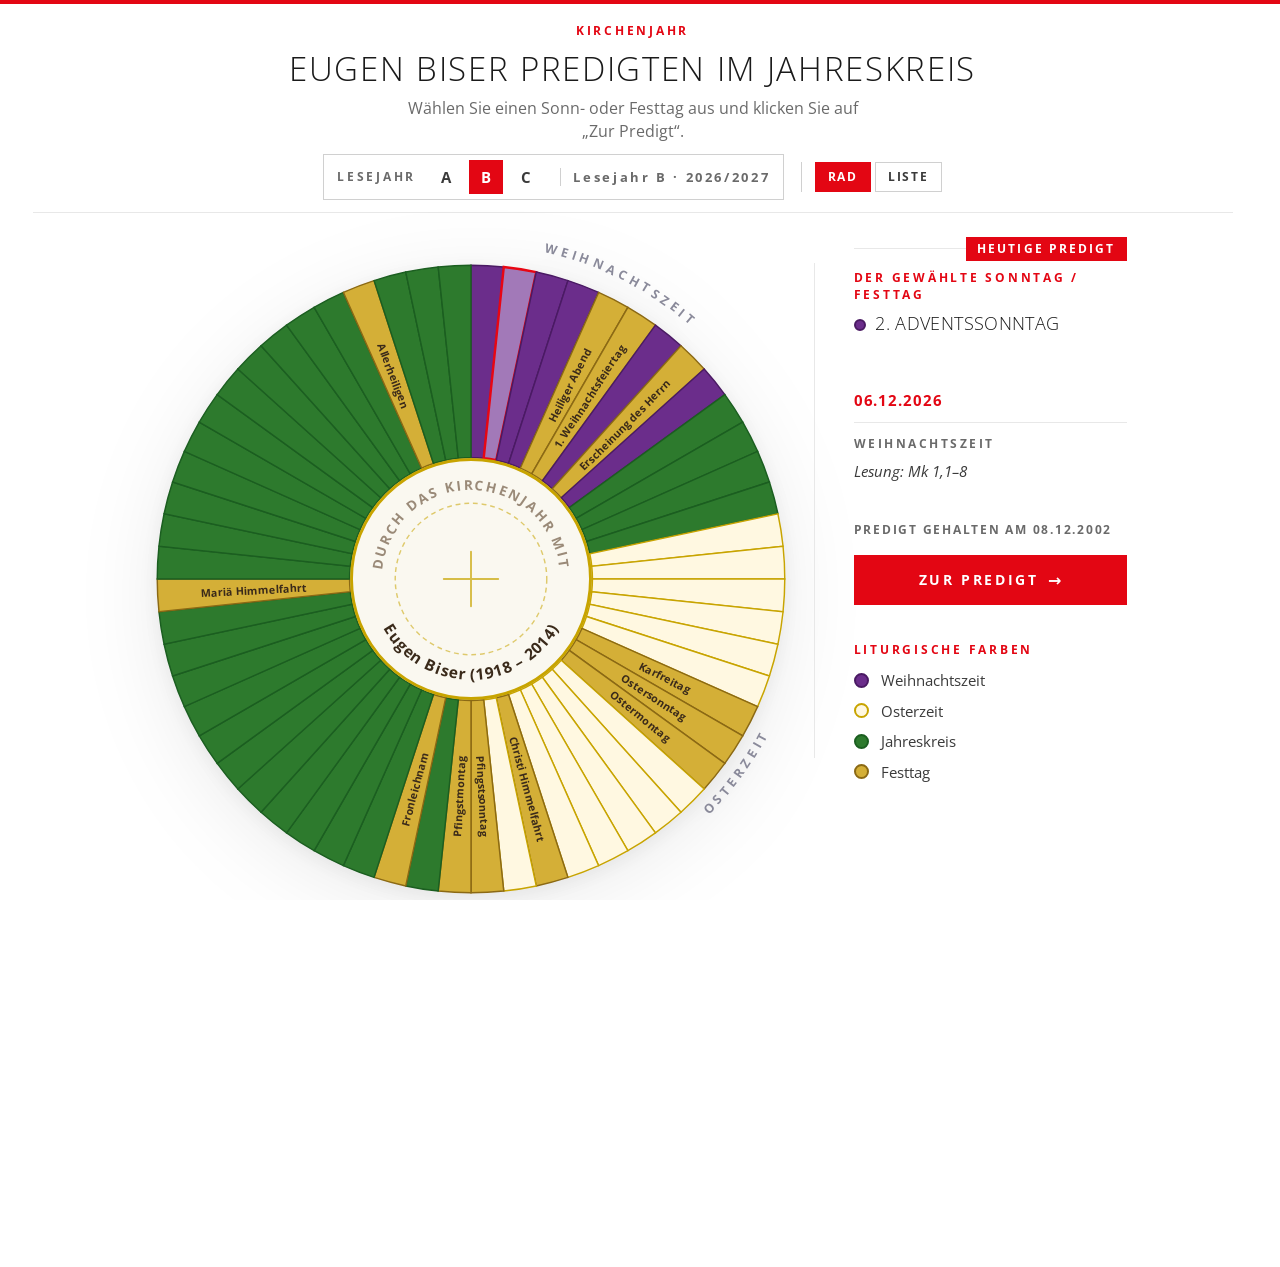
==== commit b6fd4b29: "Refine empty-state hints for wheel and list mode" ====
--- a/index.html
+++ b/index.html
@@ -8,7 +8,7 @@
       name="description"
       content="Das katholische Kirchenjahr als interaktives Rad — Predigten von Eugen Biser und mehr."
     />
-    <link rel="stylesheet" href="style.css?v=111" />
+    <link rel="stylesheet" href="style.css?v=113" />
   </head>
   <body>
     <span class="accent-strip" aria-hidden="true"></span>
@@ -18,7 +18,7 @@
         <span class="section-label">Kirchenjahr</span>
         <h1>Eugen Biser Predigten im Jahreskreis</h1>
         <p class="subtitle">
-          Klicken Sie auf einen Sonn- oder Festtag, um die Predigt aufzurufen.
+          Wählen Sie einen Sonn- oder Festtag aus und klicken Sie auf „Zur Predigt“.
         </p>
         <div id="year-selector" aria-label="Lesejahr auswählen">
           <span class="year-selector-label">Lesejahr</span>
@@ -135,8 +135,11 @@
                 />
               </svg>
               <span class="ip-empty-title">Sonntag / Festtag auswählen</span>
-              <span class="ip-empty-hint"
-                >Klicken Sie auf ein Segment im Rad</span
+              <span class="ip-empty-hint ip-hint-wheel"
+                >Wählen Sie ein Segment im Rad aus</span
+              >
+              <span class="ip-empty-hint ip-hint-list"
+                >Wählen Sie einen Eintrag aus der Liste</span
               >
             </div>
             <div class="ip-content">
--- a/style.css
+++ b/style.css
@@ -435,6 +435,10 @@
   color: var(--ink-muted);
   margin-top: 0.5rem;
 }
+
+/* Hint wechselt je nach aktivem View */
+body[data-view="wheel"] .ip-hint-list,
+body[data-view="list"]  .ip-hint-wheel { display: none; }
 
 #info-panel.visible .ip-empty { display: none; }
 
@@ -1154,6 +1158,10 @@
     height: min(680px, 92vw, calc(100vh - 220px));
     padding: 0;
   }
+  /* Liste oben bündig mit dem Info-Panel — #wheel-container hat sonst
+     align-items: center für das Rad, was die (kürzere) Liste vertikal
+     in den Slot zentriert und ~80 px nach unten schiebt. */
+  body[data-view="list"] #wheel-container { align-items: flex-start; }
   body[data-view="wheel"] .sidebar,
   body[data-view="list"] .sidebar {
     flex: 0 0 300px;
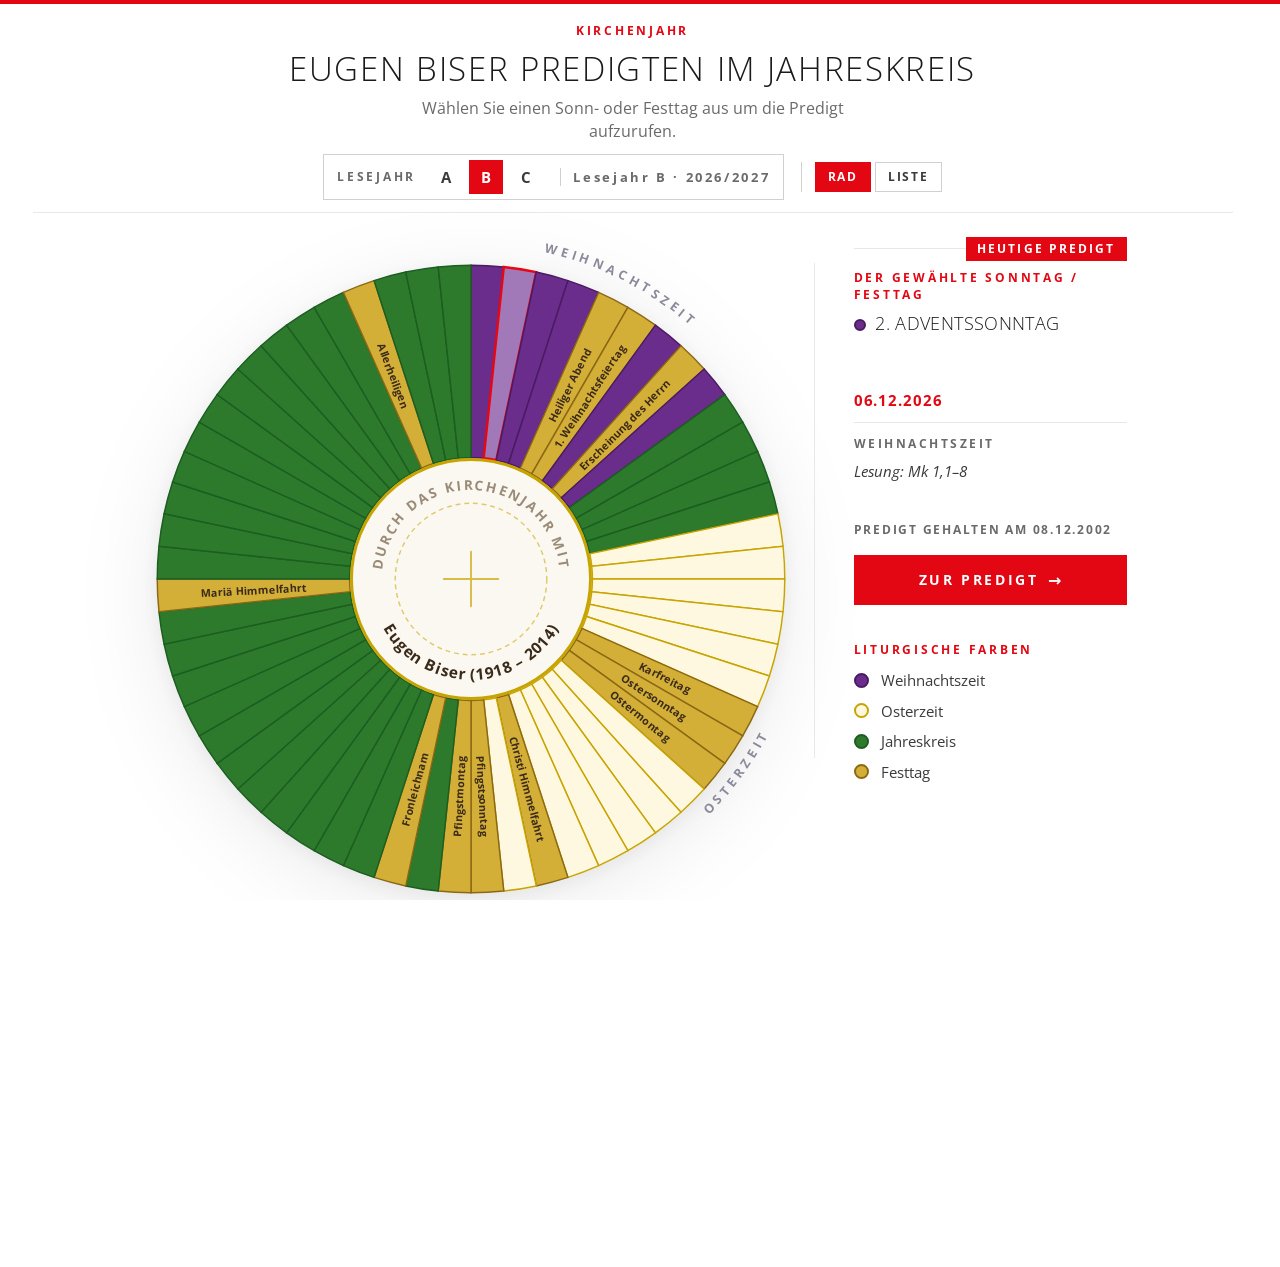
==== commit 09dab739: "changed subtitle" ====
--- a/index.html
+++ b/index.html
@@ -18,7 +18,7 @@
         <span class="section-label">Kirchenjahr</span>
         <h1>Eugen Biser Predigten im Jahreskreis</h1>
         <p class="subtitle">
-          Wählen Sie einen Sonn- oder Festtag aus und klicken Sie auf „Zur Predigt“.
+          Wählen Sie einen Sonn- oder Festtag aus um die Predigt aufzurufen.
         </p>
         <div id="year-selector" aria-label="Lesejahr auswählen">
           <span class="year-selector-label">Lesejahr</span>
@@ -28,8 +28,22 @@
           <span id="year-label">2025/2026</span>
         </div>
         <div id="view-toggle" role="radiogroup" aria-label="Ansicht">
-          <button class="vt-btn active" data-view="wheel" role="radio" aria-checked="true">Rad</button>
-          <button class="vt-btn" data-view="list" role="radio" aria-checked="false">Liste</button>
+          <button
+            class="vt-btn active"
+            data-view="wheel"
+            role="radio"
+            aria-checked="true"
+          >
+            Rad
+          </button>
+          <button
+            class="vt-btn"
+            data-view="list"
+            role="radio"
+            aria-checked="false"
+          >
+            Liste
+          </button>
         </div>
       </header>
 
